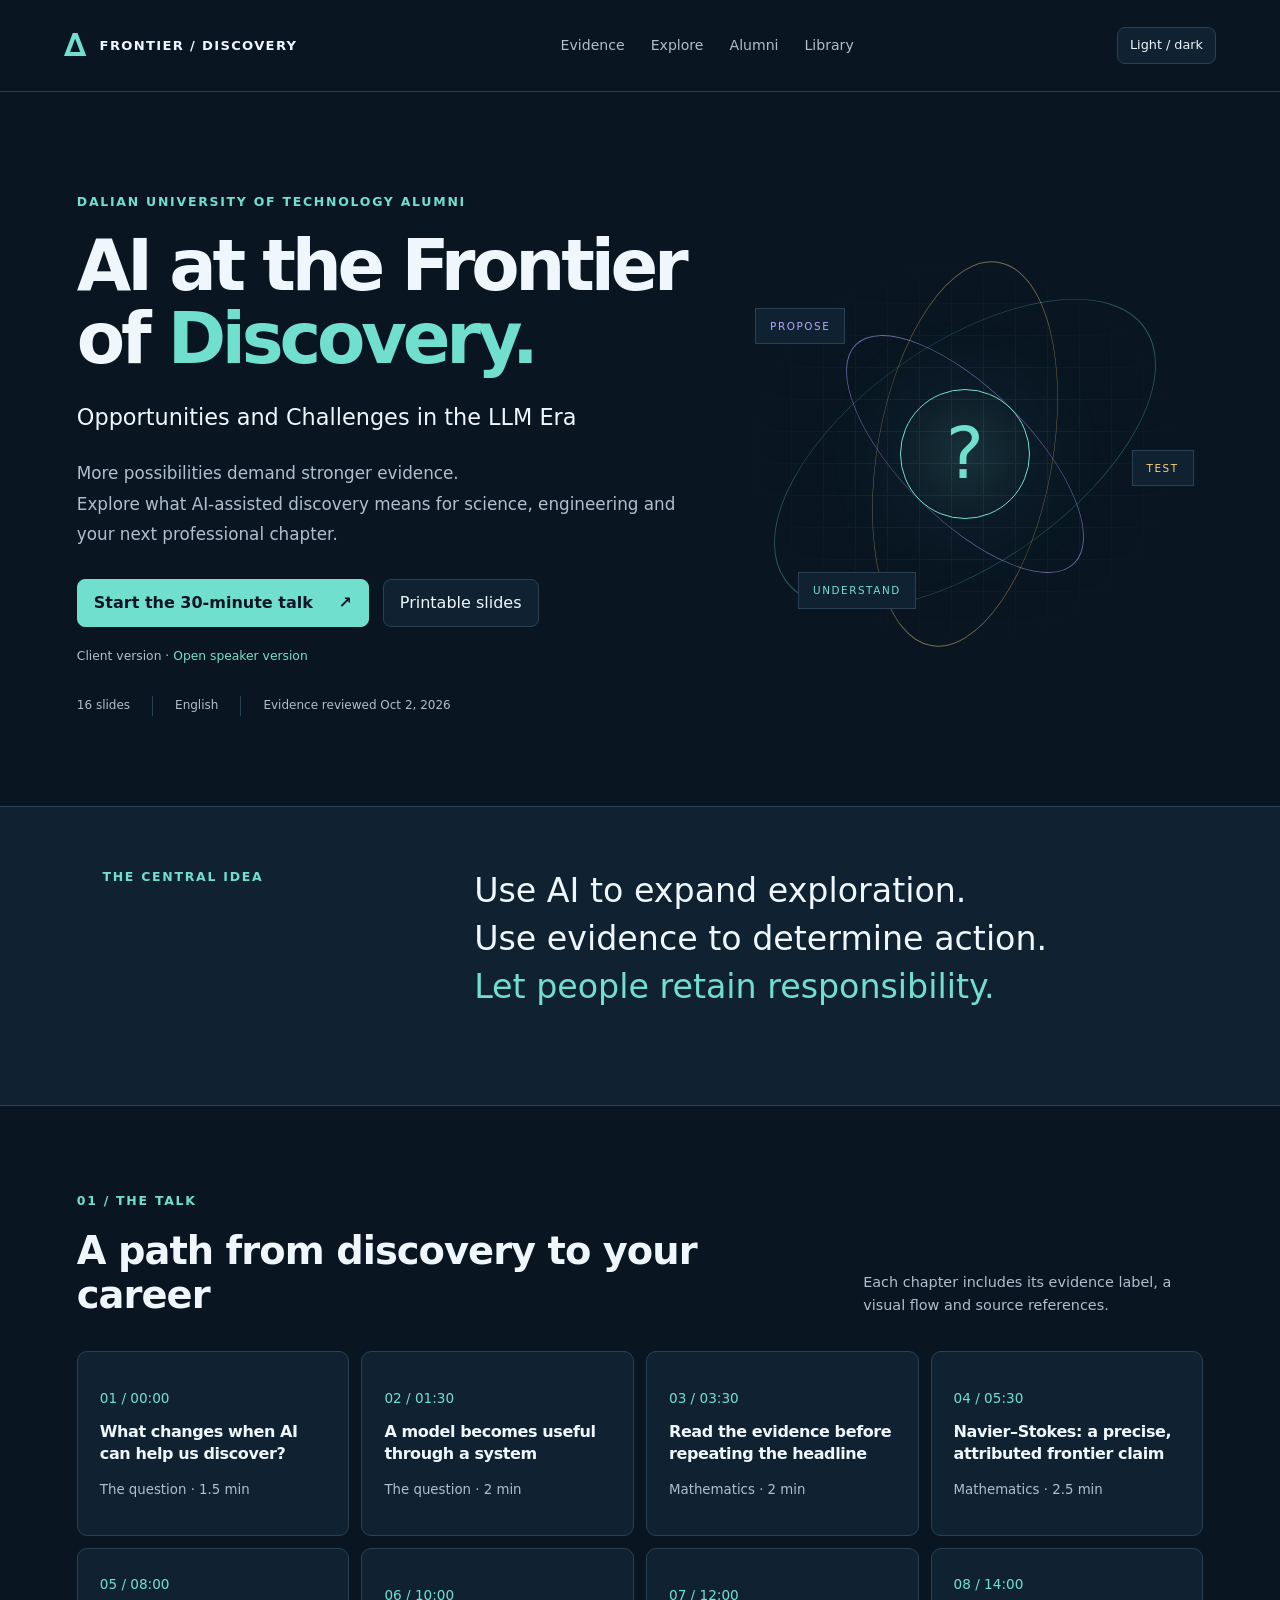
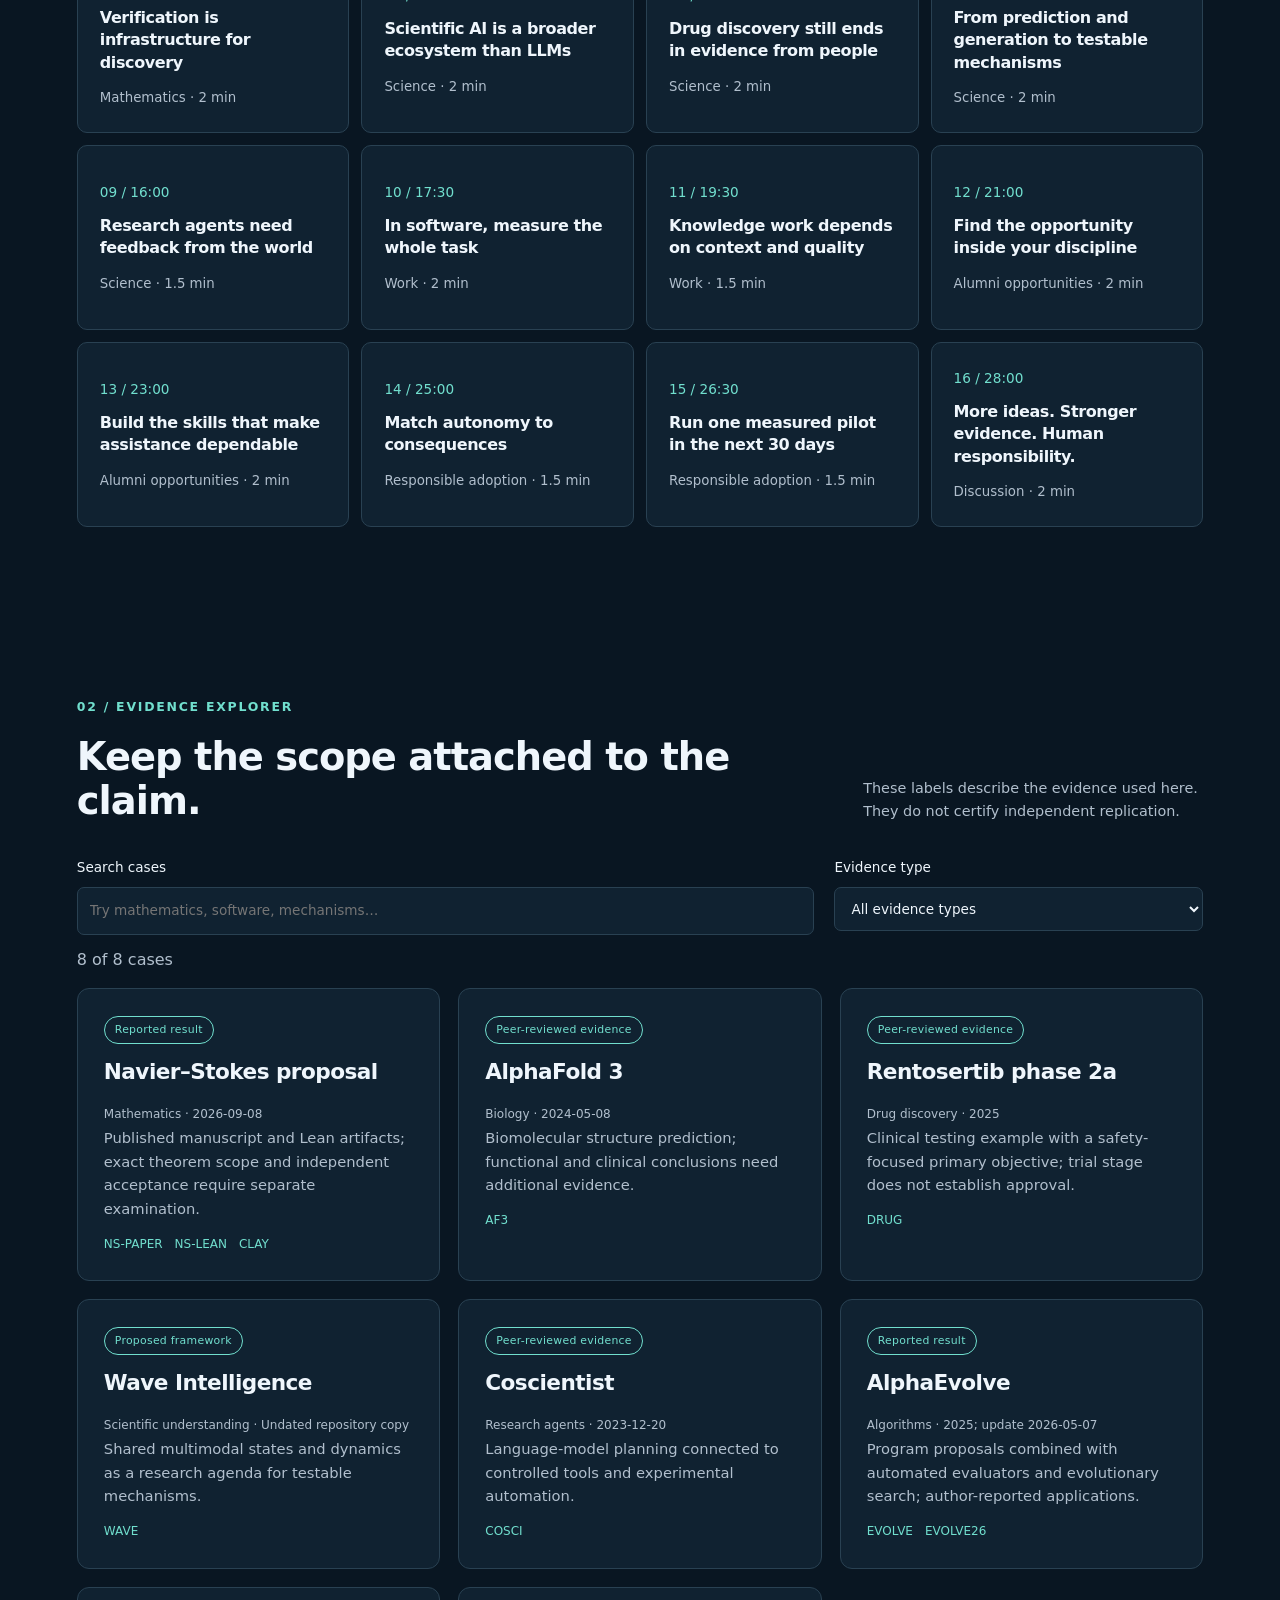
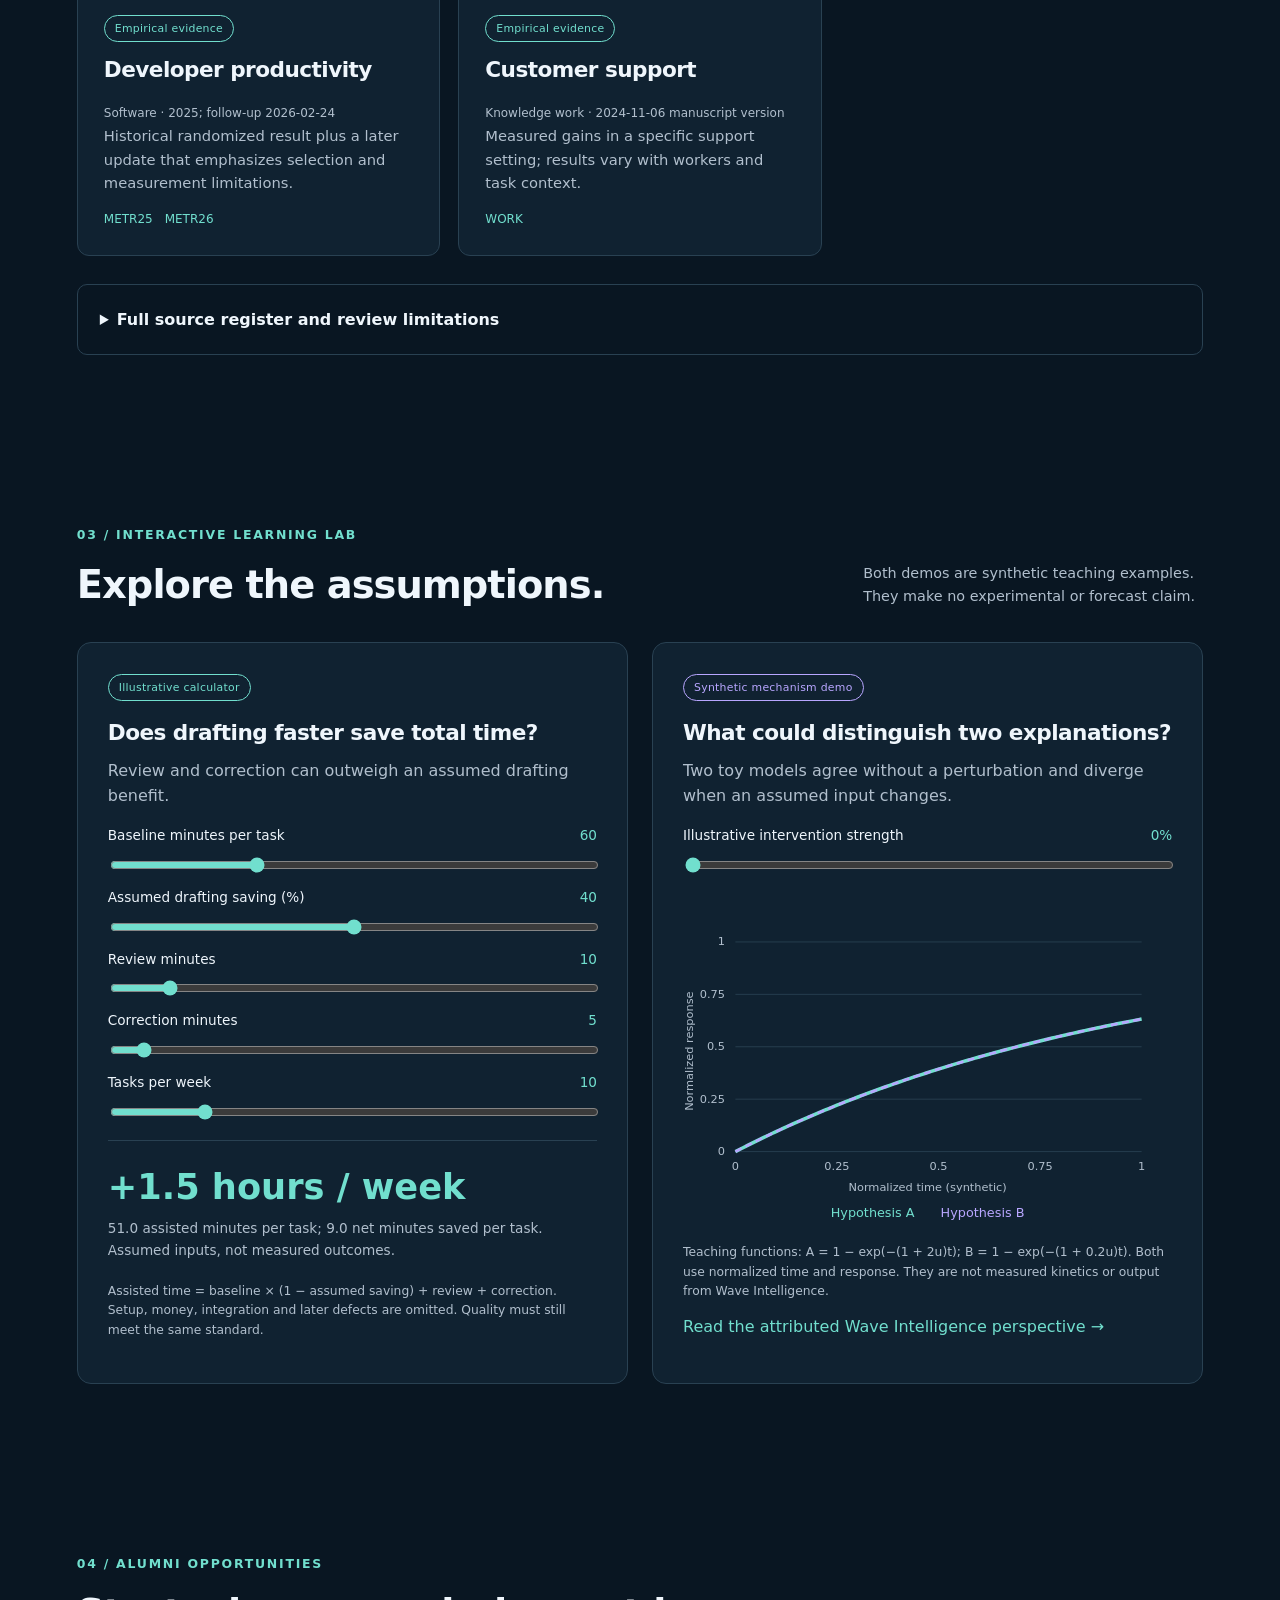
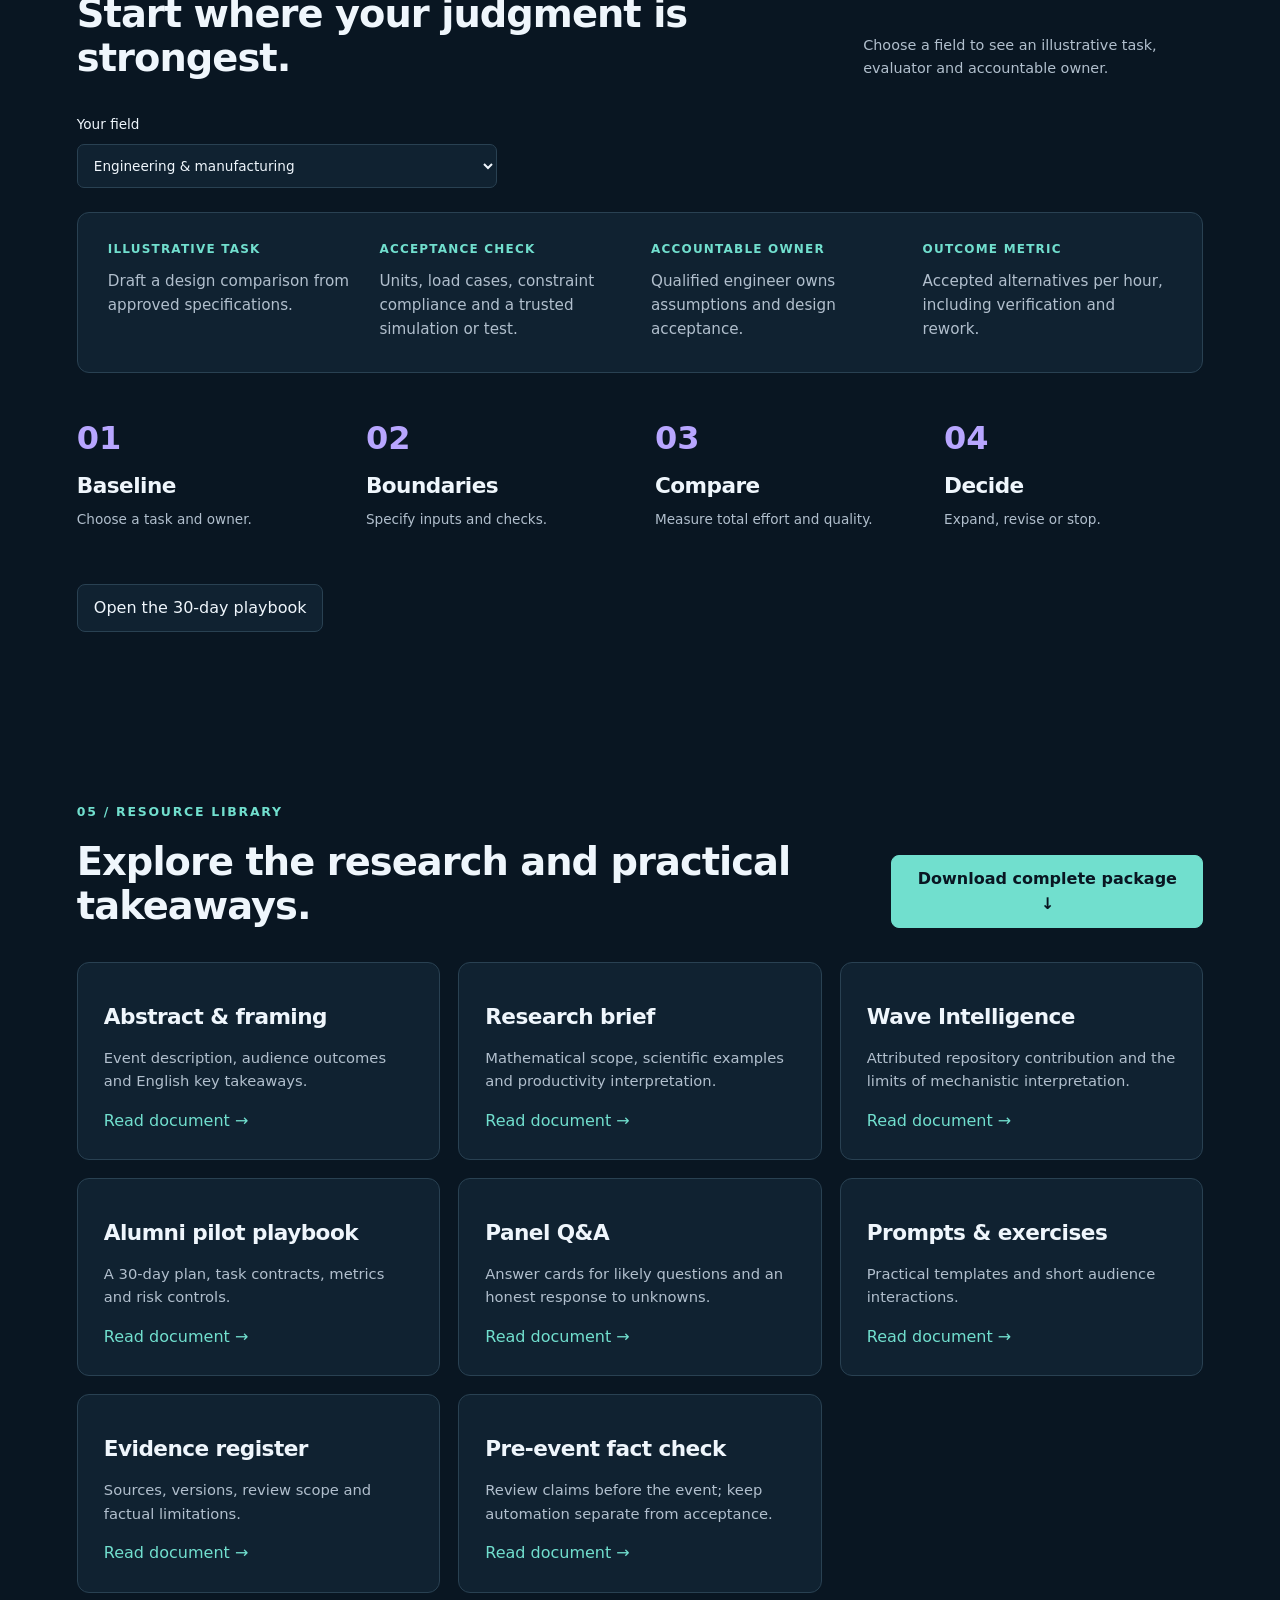
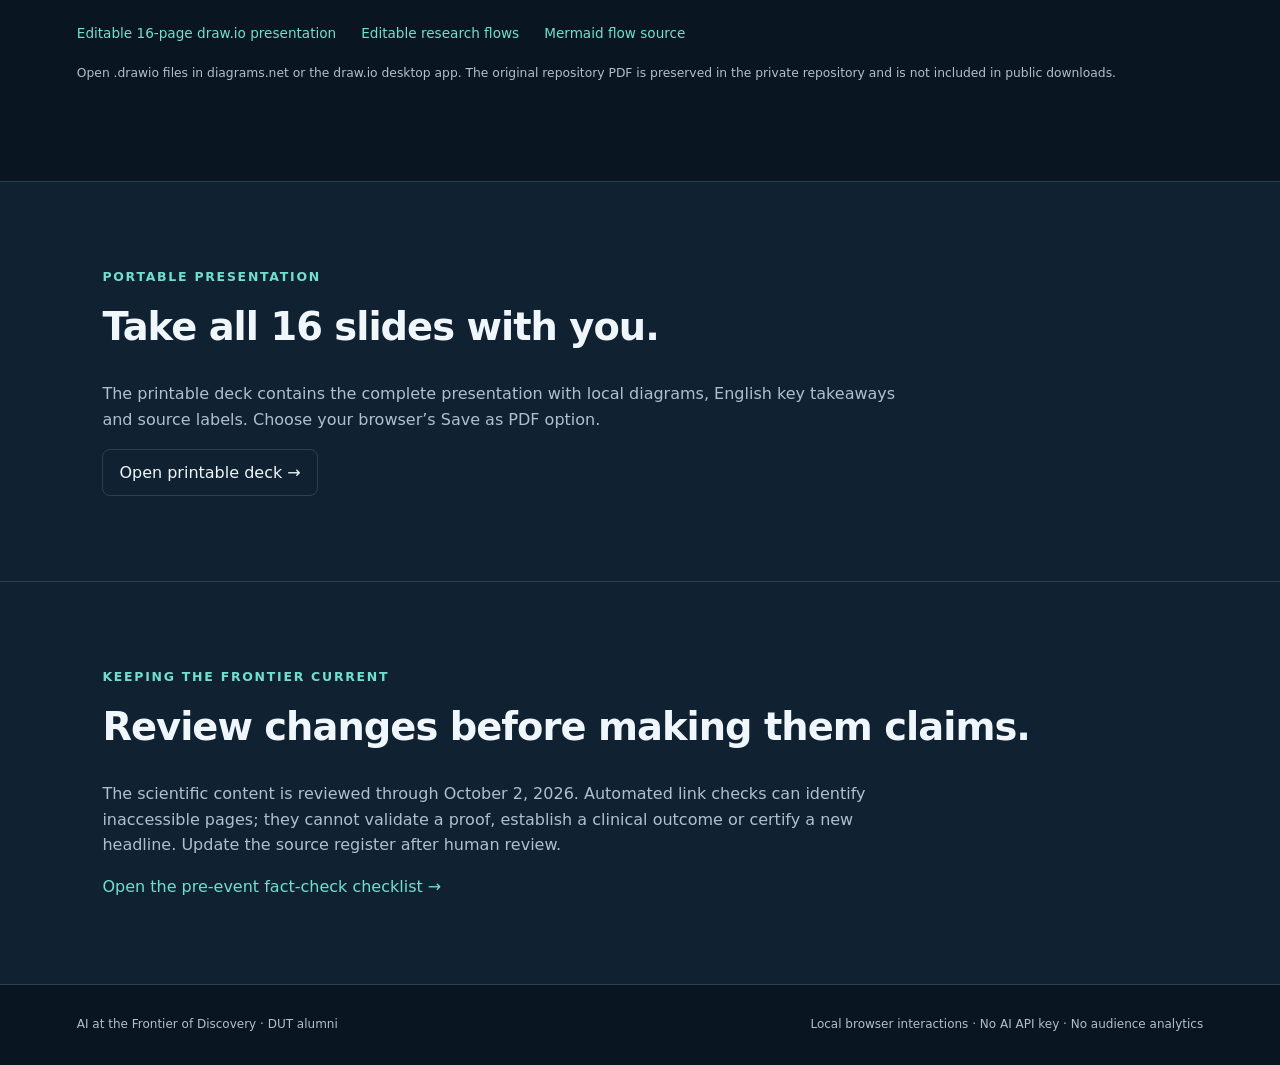
==== public/client.html @ 8718c0b5 "Publish separate speaker and client presentation versions" ====
<!doctype html>
<html lang="en">
<head>
  <meta charset="utf-8">
  <meta name="viewport" content="width=device-width, initial-scale=1">
  <meta name="description" content="A 30-minute talk for Dalian University of Technology alumni: evidence, discovery and career opportunities in the LLM era.">
  <meta name="theme-color" content="#091622">
  <title>AI at the Frontier of Discovery · Client version</title>
  <link rel="stylesheet" href="assets/style.css">
  <script defer src="assets/client-content.js"></script>
  <script defer src="assets/app.js"></script>
</head>
<body data-presentation-version="client">
  <a class="skip" href="#main">Skip to content</a>
  <header class="topbar"><a class="brand" href="#home"><span class="brand-mark">∆</span> FRONTIER / DISCOVERY</a><nav aria-label="Main"><a href="#evidence">Evidence</a><a href="#lab">Explore</a><a href="#alumni">Alumni</a><a href="#library">Library</a></nav><button id="theme" aria-label="Toggle color theme">Light / dark</button></header>
  <main id="main">
    <section class="hero" id="home"><div class="hero-copy"><p class="eyebrow">Dalian University of Technology alumni</p><h1>AI at the Frontier<br>of <span>Discovery.</span></h1><p class="subtitle">Opportunities and Challenges in the LLM Era</p><p class="hero-body">More possibilities demand stronger evidence.<br>Explore what AI-assisted discovery means for science, engineering and your next professional chapter.</p><div class="actions"><button class="primary" id="present">Start the 30-minute talk <span>↗</span></button><a class="button" href="print.html">Printable slides</a></div><p class="fineprint">Client version · <a href="index.html#slide-1">Open speaker version</a></p><div class="metadata"><span>16 slides</span><span>English</span><span>Evidence reviewed <time datetime="2026-10-02">Oct 2, 2026</time></span></div></div><div class="hero-art" aria-hidden="true"><div class="orbit orbit-a"></div><div class="orbit orbit-b"></div><div class="orbit orbit-c"></div><div class="art-core">?</div><span class="art-tag tag-a">PROPOSE</span><span class="art-tag tag-b">TEST</span><span class="art-tag tag-c">UNDERSTAND</span><div class="art-grid"></div></div></section>
    <section class="thesis"><p class="eyebrow">The central idea</p><p>Use AI to expand exploration.<br>Use evidence to determine action.<br><span>Let people retain responsibility.</span></p></section>
    <section id="talk" class="section"><div class="section-head"><div><p class="eyebrow">01 / The talk</p><h2>A path from discovery to your career</h2></div><p>Each chapter includes its evidence label, a visual flow and source references.</p></div><div id="chapter-list" class="chapter-grid"></div></section>
    <section id="evidence" class="section"><div class="section-head"><div><p class="eyebrow">02 / Evidence explorer</p><h2>Keep the scope attached to the claim.</h2></div><p>These labels describe the evidence used here. They do not certify independent replication.</p></div><div class="filters"><label>Search cases<input id="evidence-search" type="search" placeholder="Try mathematics, software, mechanisms…"></label><label>Evidence type<select id="evidence-filter"><option value="all">All evidence types</option><option>Reported result</option><option>Peer-reviewed evidence</option><option>Proposed framework</option><option>Empirical evidence</option></select></label></div><p id="evidence-count" role="status"></p><div id="evidence-cards" class="card-grid"></div><details class="source-panel"><summary>Full source register and review limitations</summary><div id="source-register"></div><a href="read/08-evidence-register.html">Read the complete evidence register</a></details></section>
    <section id="lab" class="section"><div class="section-head"><div><p class="eyebrow">03 / Interactive learning lab</p><h2>Explore the assumptions.</h2></div><p>Both demos are synthetic teaching examples. They make no experimental or forecast claim.</p></div><div class="lab-grid"><article class="panel"><span class="badge">Illustrative calculator</span><h3>Does drafting faster save total time?</h3><p>Review and correction can outweigh an assumed drafting benefit.</p><form id="calculator"><label>Baseline minutes per task <output id="base-out">60</output><input id="base" type="range" min="10" max="180" value="60" step="5"></label><label>Assumed drafting saving (%) <output id="saving-out">40</output><input id="saving" type="range" min="0" max="80" value="40" step="5"></label><label>Review minutes <output id="review-out">10</output><input id="review" type="range" min="0" max="90" value="10" step="5"></label><label>Correction minutes <output id="correction-out">5</output><input id="correction" type="range" min="0" max="90" value="5" step="5"></label><label>Tasks per week <output id="volume-out">10</output><input id="volume" type="range" min="1" max="50" value="10"></label></form><div class="result" aria-live="polite"><strong id="net-hours"></strong><span id="net-detail"></span></div><p class="fineprint">Assisted time = baseline × (1 − assumed saving) + review + correction. Setup, money, integration and later defects are omitted. Quality must still meet the same standard.</p></article><article class="panel"><span class="badge purple">Synthetic mechanism demo</span><h3>What could distinguish two explanations?</h3><p>Two toy models agree without a perturbation and diverge when an assumed input changes.</p><label>Illustrative intervention strength <output id="intervention-out">0%</output><input id="intervention" type="range" min="0" max="100" value="0" step="10"></label><svg id="mechanism-chart" viewBox="0 0 560 330" role="img" aria-labelledby="chart-title chart-desc"><title id="chart-title">Two synthetic response curves</title><desc id="chart-desc">With no intervention, the selected analytic curves coincide. Increasing the synthetic intervention changes one response rate more than the other.</desc><g id="chart-drawing"></g></svg><p class="legend"><span class="legend-a">Hypothesis A</span><span class="legend-b">Hypothesis B</span></p><p class="fineprint">Teaching functions: A = 1 − exp(−(1 + 2u)t); B = 1 − exp(−(1 + 0.2u)t). Both use normalized time and response. They are not measured kinetics or output from Wave Intelligence.</p><a href="read/03-wave-intelligence.html">Read the attributed Wave Intelligence perspective →</a></article></div></section>
    <section id="alumni" class="section"><div class="section-head"><div><p class="eyebrow">04 / Alumni opportunities</p><h2>Start where your judgment is strongest.</h2></div><p>Choose a field to see an illustrative task, evaluator and accountable owner.</p></div><label class="career-label">Your field<select id="career-select"></select></label><div id="career-card" class="career-card" aria-live="polite"></div><div class="pilot-strip"><div><b>01</b><h3>Baseline</h3><p>Choose a task and owner.</p></div><div><b>02</b><h3>Boundaries</h3><p>Specify inputs and checks.</p></div><div><b>03</b><h3>Compare</h3><p>Measure total effort and quality.</p></div><div><b>04</b><h3>Decide</h3><p>Expand, revise or stop.</p></div></div><a class="button" href="read/04-alumni-playbook.html">Open the 30-day playbook</a></section>
    <section id="library" class="section"><div class="section-head"><div><p class="eyebrow">05 / Resource library</p><h2>Explore the research and practical takeaways.</h2></div><a class="button primary" href="downloads/talk-package.zip" download>Download complete package ↓</a></div><div id="document-list" class="card-grid"></div><div class="download-row"><a href="downloads/diagrams/presentation.drawio" download>Editable 16-page draw.io presentation</a><a href="downloads/diagrams/research-flows.drawio" download>Editable research flows</a><a href="downloads/diagrams/flows.md" download>Mermaid flow source</a></div><p class="fineprint">Open .drawio files in diagrams.net or the draw.io desktop app. The original repository PDF is preserved in the private repository and is not included in public downloads.</p></section>
    <section class="section compact"><p class="eyebrow">Portable presentation</p><h2>Take all 16 slides with you.</h2><p>The printable deck contains the complete presentation with local diagrams, English key takeaways and source labels. Choose your browser’s Save as PDF option.</p><a class="button" href="print.html">Open printable deck →</a></section>
    <section id="updates" class="section compact"><p class="eyebrow">Keeping the frontier current</p><h2>Review changes before making them claims.</h2><p>The scientific content is reviewed through October 2, 2026. Automated link checks can identify inaccessible pages; they cannot validate a proof, establish a clinical outcome or certify a new headline. Update the source register after human review.</p><a href="read/09-fact-check-checklist.html">Open the pre-event fact-check checklist →</a></section>
  </main>
  <footer><span>AI at the Frontier of Discovery · DUT alumni</span><span>Local browser interactions · No AI API key · No audience analytics</span></footer>
  <dialog id="deck" aria-labelledby="slide-title"><div class="deck-shell"><div class="deck-top"><span id="slide-section"></span><div class="deck-tools"><button id="fullscreen">Fullscreen</button><button id="close-deck" aria-label="Close presentation">Close ×</button></div></div><div class="deck-content"><article id="slide" class="slide"><p id="slide-status" class="badge"></p><h2 id="slide-title"></h2><p id="slide-takeaway" class="slide-takeaway"></p><ul id="slide-points"></ul><img id="slide-flow" alt=""><p id="slide-caption" class="fineprint"></p><div id="slide-sources" class="slide-sources"></div></article></div><div class="deck-bottom"><button id="prev-slide" aria-label="Previous slide">← Previous</button><label class="slide-picker">Slide<select id="slide-select" aria-label="Choose slide"></select></label><div class="rehearsal"><span id="talk-time" role="timer">00:00 / 30:00</span><span id="pace">Ready to rehearse</span><button id="timer-toggle">Start timer</button><button id="timer-reset">Reset</button></div><button id="next-slide" aria-label="Next slide">Next →</button></div><div class="progress-track"><div id="slide-progress"></div></div><p class="keyboard-help">← → slides · Esc close · Timer starts only when you choose Start timer</p></div></dialog>
  <noscript><p class="noscript">Enable JavaScript for presentation and interactive tools. <a href="print.html">Open the complete printable presentation.</a></p></noscript>
</body>
</html>
---- public/assets/style.css ----
:root{color-scheme:dark;--bg:#091622;--surface:#102231;--surface2:#152b3d;--text:#eff6fc;--muted:#b1bfcd;--line:#294152;--accent:#71dfce;--purple:#b8a6ff;--gold:#ffce79;--shadow:0 20px 55px #0003}
*{box-sizing:border-box}html{scroll-behavior:smooth;scroll-padding-top:100px}body{margin:0;background:var(--bg);color:var(--text);font-family:Inter,ui-sans-serif,system-ui,-apple-system,"Segoe UI",Arial,sans-serif;line-height:1.6}body.light{color-scheme:light;--bg:#f3f6f8;--surface:#fff;--surface2:#e6eef3;--text:#102333;--muted:#485e6c;--line:#cad6df;--accent:#087d70;--purple:#6850ae;--gold:#8c5b0d;--shadow:0 20px 55px #1023330b}a{color:var(--accent);text-decoration:none}a:hover{text-decoration:underline}button,input,select{font:inherit}button,.button{border:1px solid var(--line);border-radius:8px;padding:10px 16px;background:var(--surface);color:var(--text);cursor:pointer;display:inline-block;text-align:center}button:hover,.button:hover{border-color:var(--accent);text-decoration:none}button:disabled{opacity:.4;cursor:default}.primary{background:var(--accent);color:var(--bg);border-color:var(--accent);font-weight:700}.primary:hover{filter:brightness(1.08)}:focus-visible{outline:3px solid var(--gold);outline-offset:4px}h1,h2,h3,p{margin-top:0}h1,h2,h3{line-height:1.15;letter-spacing:-.025em}h2{font-size:clamp(1.9rem,3vw,2.8rem)}h3{font-size:1.35rem}p{color:var(--muted)}.eyebrow{text-transform:uppercase;letter-spacing:.14em;color:var(--accent);font-size:.78rem;font-weight:700;margin-bottom:18px}.skip{position:absolute;top:-100px;left:20px;z-index:1000;background:var(--accent);color:var(--bg);padding:12px}.skip:focus{top:12px}.topbar{display:flex;align-items:center;justify-content:space-between;gap:24px;padding:20px max(5vw,24px);border-bottom:1px solid var(--line);position:sticky;top:0;z-index:10;background:var(--bg)}.brand{display:flex;align-items:center;gap:12px;color:var(--text);font-size:.82rem;letter-spacing:.1em;font-weight:700}.brand-mark{color:var(--accent);font-size:2rem}.topbar nav{display:flex;gap:26px}.topbar nav a{color:var(--muted);font-size:.88rem}.topbar button{font-size:.8rem;padding:7px 12px}.hero{padding:100px 6vw 90px;max-width:1500px;margin:auto;display:grid;grid-template-columns:1.3fr 1fr;align-items:center;gap:30px;min-height:680px}.hero h1{font-size:clamp(3rem,5.5vw,5.6rem);line-height:1.03;margin-bottom:25px;letter-spacing:-.06em}.hero h1 span{color:var(--accent)}.subtitle{font-size:1.4rem;color:var(--text)}.hero-body{font-size:1.05rem;max-width:600px;line-height:1.8}.actions{display:flex;gap:14px;flex-wrap:wrap;margin-top:30px}.actions span{margin-left:20px}.metadata{display:flex;gap:22px;font-size:.75rem;color:var(--muted);margin-top:30px;flex-wrap:wrap}.metadata span+span{border-left:1px solid var(--line);padding-left:22px}.hero-art{height:430px;position:relative;display:flex;align-items:center;justify-content:center;isolation:isolate}.art-core{display:grid;place-items:center;border:1px solid var(--accent);border-radius:50%;width:130px;height:130px;font-size:4.5rem;color:var(--accent);background:radial-gradient(circle,#71dfce22,transparent);box-shadow:0 0 100px #71dfce15}.orbit{position:absolute;width:310px;height:310px;border:1px solid #71dfce55;border-radius:50%;transform:rotate(-25deg) scaleY(.5)}.orbit-a{transform:rotate(45deg) scaleY(.42);border-color:#b8a6ff99}.orbit-b{transform:rotate(-35deg) scaleY(.5);width:440px;height:440px}.orbit-c{transform:rotate(100deg) scaleY(.45);border-color:#ffce7977;width:390px;height:390px}.art-tag{position:absolute;font-size:.65rem;letter-spacing:.15em;background:var(--surface);border:1px solid var(--line);padding:9px 14px}.tag-a{left:6%;top:16%;color:var(--purple)}.tag-b{right:2%;top:49%;color:var(--gold)}.tag-c{left:15%;bottom:14%;color:var(--accent)}.art-grid{position:absolute;inset:0;z-index:-1;background-image:linear-gradient(var(--line) 1px,transparent 1px),linear-gradient(90deg,var(--line) 1px,transparent 1px);background-size:32px 32px;mask-image:radial-gradient(ellipse,#0007,transparent 65%)}.thesis{border-block:1px solid var(--line);padding:60px 8vw;background:var(--surface);display:grid;grid-template-columns:1fr 2fr;gap:20px}.thesis>p:nth-child(2){font-size:clamp(1.6rem,2.6vw,2.3rem);color:var(--text);line-height:1.45}.thesis span{color:var(--accent)}.takeaway{grid-column:2;color:var(--purple);font-size:1rem}.section{padding:85px 6vw;max-width:1500px;margin:auto;scroll-margin-top:30px}.section-head{display:flex;justify-content:space-between;align-items:end;gap:36px;margin-bottom:34px}.section-head h2{max-width:780px;margin-bottom:0}.section-head>p{max-width:340px;font-size:.9rem;margin:0}.chapter-grid{display:grid;grid-template-columns:repeat(4,1fr);gap:12px}.chapter{display:block;background:var(--surface);border:1px solid var(--line);border-radius:10px;padding:22px;text-align:left;width:100%;min-height:185px}.chapter .number{color:var(--accent);font-size:.85rem}.chapter h3{font-size:1rem;margin:10px 0;line-height:1.4}.chapter small{color:var(--muted)}.filters{display:grid;grid-template-columns:2fr 1fr;gap:20px;margin-bottom:12px}label{display:block;color:var(--text);font-size:.85rem}input[type=search],select{display:block;width:100%;margin-top:8px;padding:12px;border:1px solid var(--line);border-radius:7px;background:var(--surface);color:var(--text)}.card-grid{display:grid;grid-template-columns:repeat(3,1fr);gap:18px}.card{padding:26px;border:1px solid var(--line);border-radius:12px;background:var(--surface)}.card h3{margin:16px 0}.card p{font-size:.92rem}.card time{font-size:.75rem;color:var(--muted)}.badge{display:inline-block;font-size:.68rem;letter-spacing:.025em;border:1px solid var(--accent);color:var(--accent);border-radius:30px;padding:4px 10px;background:transparent}.badge.purple{color:var(--purple);border-color:var(--purple)}.source-links{display:flex;flex-wrap:wrap;gap:12px;font-size:.75rem}.source-panel{border:1px solid var(--line);border-radius:10px;padding:22px;margin-top:28px}.source-panel summary{cursor:pointer;font-weight:600}.source-entry{margin:24px 0;padding-bottom:12px;border-bottom:1px solid var(--line)}.source-entry p{font-size:.88rem}.source-entry small{color:var(--muted)}.lab-grid{display:grid;grid-template-columns:1fr 1fr;gap:24px}.panel{padding:30px;border:1px solid var(--line);border-radius:14px;background:var(--surface)}.panel h3{margin:20px 0 12px}.panel label{margin:14px 0}.panel output{float:right;color:var(--accent);font-variant-numeric:tabular-nums}input[type=range]{display:block;width:100%;margin-top:10px;accent-color:var(--accent);cursor:pointer}.result{border-top:1px solid var(--line);padding:25px 0 0;margin-top:20px}.result strong{display:block;font-size:2.2rem;color:var(--accent);line-height:1.2}.result.negative strong{color:var(--gold)}.result span{display:block;color:var(--muted);font-size:.85rem;margin-top:10px}.fineprint{font-size:.77rem;line-height:1.6;color:var(--muted);margin-top:20px}.legend{display:flex;justify-content:center;gap:26px;font-size:.8rem}.legend-a{color:var(--accent)}.legend-b{color:var(--purple)}#mechanism-chart{width:100%;height:auto;margin-top:20px}#mechanism-chart text{fill:var(--muted);font-family:inherit;font-size:13px}#mechanism-chart .axis{stroke:var(--line)}.career-label{max-width:420px;margin-bottom:24px}.career-card{display:grid;grid-template-columns:repeat(4,1fr);gap:22px;background:var(--surface);padding:30px;border:1px solid var(--line);border-radius:12px}.career-card h3{font-size:.75rem;color:var(--accent);text-transform:uppercase;letter-spacing:.1em}.career-card p{font-size:.95rem;margin:0}.pilot-strip{display:grid;grid-template-columns:repeat(4,1fr);gap:30px;margin:40px 0}.pilot-strip b{font-size:2rem;color:var(--purple)}.pilot-strip h3{margin:10px 0}.pilot-strip p{font-size:.85rem}.download-row{display:flex;flex-wrap:wrap;gap:25px;margin-top:30px;font-size:.85rem}.compact{border-top:1px solid var(--line);max-width:none;padding-inline:8vw;background:var(--surface)}.compact p{max-width:800px}footer{display:flex;justify-content:space-between;gap:25px;padding:30px 6vw;border-top:1px solid var(--line);font-size:.75rem;color:var(--muted)}.noscript{padding:30px}.reader nav{display:flex;gap:24px;align-items:center;flex-wrap:wrap;padding:24px 5vw;border-bottom:1px solid var(--line)}.reader main{max-width:1000px;margin:60px auto;padding:0 30px 60px}.reader h1{font-size:2.8rem}.reader h2{font-size:1.8rem;margin-top:50px}.reader h3{margin-top:35px}.reader p,.reader li{color:var(--muted)}.reader li{margin-block:8px}.reader pre{padding:20px;border:1px solid var(--line);background:var(--surface);overflow:auto;border-radius:10px;white-space:pre-wrap}.reader code{font-size:.88rem;color:var(--text);overflow-wrap:anywhere}.table-scroll{overflow:auto}table{border-collapse:collapse;width:100%;font-size:.85rem;margin-block:20px}th,td{border:1px solid var(--line);padding:13px;text-align:left;vertical-align:top}th{background:var(--surface2)}.mermaid-output{background:#fff;border-radius:8px;margin-top:15px;overflow:auto}.mermaid-output svg{max-width:100%;height:auto}.reader .render-mermaid{font-size:.8rem}dialog{max-width:none;max-height:none;inset:0;margin:0;width:100vw;height:100dvh;border:0;padding:0;background:var(--bg);color:var(--text)}dialog::backdrop{background:#000b}.deck-shell{display:flex;flex-direction:column;height:100%;padding:22px 4vw}.deck-top,.deck-bottom{display:flex;align-items:center;justify-content:space-between;gap:18px}.deck-top{font-size:.8rem;color:var(--accent)}.deck-tools{display:flex;gap:10px}.deck-tools button,.deck-bottom button{font-size:.8rem;padding:8px 12px}.deck-content{flex:1;min-height:0;display:flex;gap:30px;overflow:auto;align-items:start}.slide{width:100%;max-width:1450px;margin:auto;padding:24px 2vw 10px}.slide h2{font-size:clamp(2rem,4vw,4rem);max-width:1200px;line-height:1.1;margin:16px 0}.slide-takeaway{color:var(--purple);font-size:clamp(.95rem,1.4vw,1.4rem)}.slide ul{padding-left:24px;margin:18px 0;list-style-type:disc}.slide li{font-size:clamp(1.05rem,1.75vw,1.75rem);line-height:1.5;margin:8px 0}.slide img{display:block;width:100%;max-height:220px;object-fit:contain}.slide .fineprint{font-size:.72rem;margin:0 0 8px}.slide-sources{display:flex;gap:14px;font-size:.72rem;flex-wrap:wrap}.deck-content.has-notes .slide{width:65%;margin:0}.deck-content aside{width:35%;padding:22px;background:var(--surface);font-size:.86rem;border-radius:10px;margin-top:25px}.deck-content aside p{white-space:pre-line}.deck-content.has-notes .slide h2{font-size:2.5rem}.deck-content.has-notes .slide li{font-size:1.15rem}.deck-content.has-notes .slide img{max-height:160px}.deck-bottom{padding-top:14px;border-top:1px solid var(--line)}.slide-picker{min-width:110px;font-size:.7rem}.slide-picker select{padding:5px;margin-top:2px;max-width:180px;font-size:.8rem}.rehearsal{display:flex;align-items:center;gap:12px;font-size:.8rem;flex-wrap:wrap}.rehearsal #talk-time{font-variant-numeric:tabular-nums;color:var(--accent)}#pace{font-size:.7rem;color:var(--muted);max-width:180px}.progress-track{height:3px;background:var(--line);margin-top:14px}#slide-progress{height:3px;background:var(--accent);transition:width .2s}.keyboard-help{font-size:.65rem;text-align:center;margin:8px 0 0;color:var(--muted)}
@media(min-width:1500px){.hero{padding-inline:90px}.section{padding-inline:90px}}@media(max-width:1000px){.hero{grid-template-columns:1.5fr 1fr;padding-top:65px}.hero-art{transform:scale(.8)}.chapter-grid{grid-template-columns:repeat(2,1fr)}.card-grid{grid-template-columns:repeat(2,1fr)}.career-card{grid-template-columns:1fr 1fr}.rehearsal #pace{display:none}.topbar{gap:12px}.topbar nav{gap:15px}.deck-bottom{gap:8px}.deck-content.has-notes .slide h2{font-size:2rem}}@media(max-width:700px){.topbar{flex-wrap:wrap;padding:14px 20px}.topbar nav{order:3;width:100%;justify-content:space-between}.hero{grid-template-columns:1fr;padding:60px 24px 45px;min-height:auto}.hero-art{display:none}.hero h1{font-size:3.25rem}.metadata{gap:12px}.metadata span+span{padding-left:12px}.thesis{display:block;padding:40px 24px}.section{padding:55px 24px}.section-head{display:block}.section-head>p{margin-top:18px;max-width:none}.section-head>.button{margin-top:20px}.card-grid,.lab-grid,.filters{grid-template-columns:1fr}.chapter{padding:16px;min-height:170px}.panel{padding:22px}.career-card{padding:22px}.pilot-strip{grid-template-columns:1fr 1fr;gap:20px}.download-row{display:block}.download-row a{display:block;margin:18px 0}footer{display:block;padding:25px}footer span{display:block;margin:10px 0}.slide{padding:18px 0}.slide h2{font-size:2rem}.slide li{font-size:1.05rem}.slide img{min-height:115px}.deck-top{align-items:start}.deck-tools{flex-wrap:wrap;justify-content:end;gap:5px}.deck-tools button{font-size:.65rem}.deck-shell{padding:15px}.deck-content.has-notes{display:block}.deck-content.has-notes .slide,.deck-content aside{width:100%}.deck-bottom{flex-wrap:wrap}.rehearsal{order:4;width:100%;justify-content:center}.slide-picker{flex:1;max-width:180px}.keyboard-help{font-size:.6rem}.reader main{padding-inline:20px;margin-top:35px}.reader h1{font-size:2rem}.reader nav{font-size:.85rem;gap:15px}}
.slide h2{font-size:clamp(2rem,3.5vw,3.35rem)}.slide li{font-size:clamp(1.05rem,1.6vw,1.5rem)}.slide img{max-height:170px}
@media(max-height:800px) and (min-width:701px){.slide{padding-top:15px}.slide h2{font-size:2.5rem;margin:12px 0}.slide li{font-size:1.2rem;margin:5px 0}.slide ul{margin:12px 0}.slide img{max-height:130px}.slide-takeaway{font-size:1rem}.deck-shell{padding-top:15px;padding-bottom:15px}}
@media(prefers-reduced-motion:reduce){html{scroll-behavior:auto}*{transition:none!important;animation:none!important}}
@media print{body{background:#fff;color:#111;--text:#111;--muted:#333;--accent:#14584f;--line:#aaa;--surface:#fff;--surface2:#eee}.topbar,.hero-art,button,.filters,footer,.actions,.keyboard-help,.render-mermaid,.reader nav{display:none!important}.section,.hero,.thesis{padding:20px}.card,.panel,.chapter{break-inside:avoid}.card-grid,.chapter-grid{display:block}.card,.chapter{margin-bottom:15px}.reader main{max-width:none;margin:0;padding:0}.reader h2{break-after:avoid}.reader a{color:#14584f}.table-scroll{overflow:visible}dialog[open]{position:static;display:block;height:auto}.deck-shell{display:block}.deck-top,.deck-bottom,.progress-track,#speaker-notes{display:none!important}.deck-content,.slide{display:block;width:100%!important;overflow:visible}.slide img{background:#091622}.slide h2{font-size:30pt}.slide li{font-size:17pt}body:has(dialog[open])>header,body:has(dialog[open])>main,body:has(dialog[open])>footer{display:none!important}}
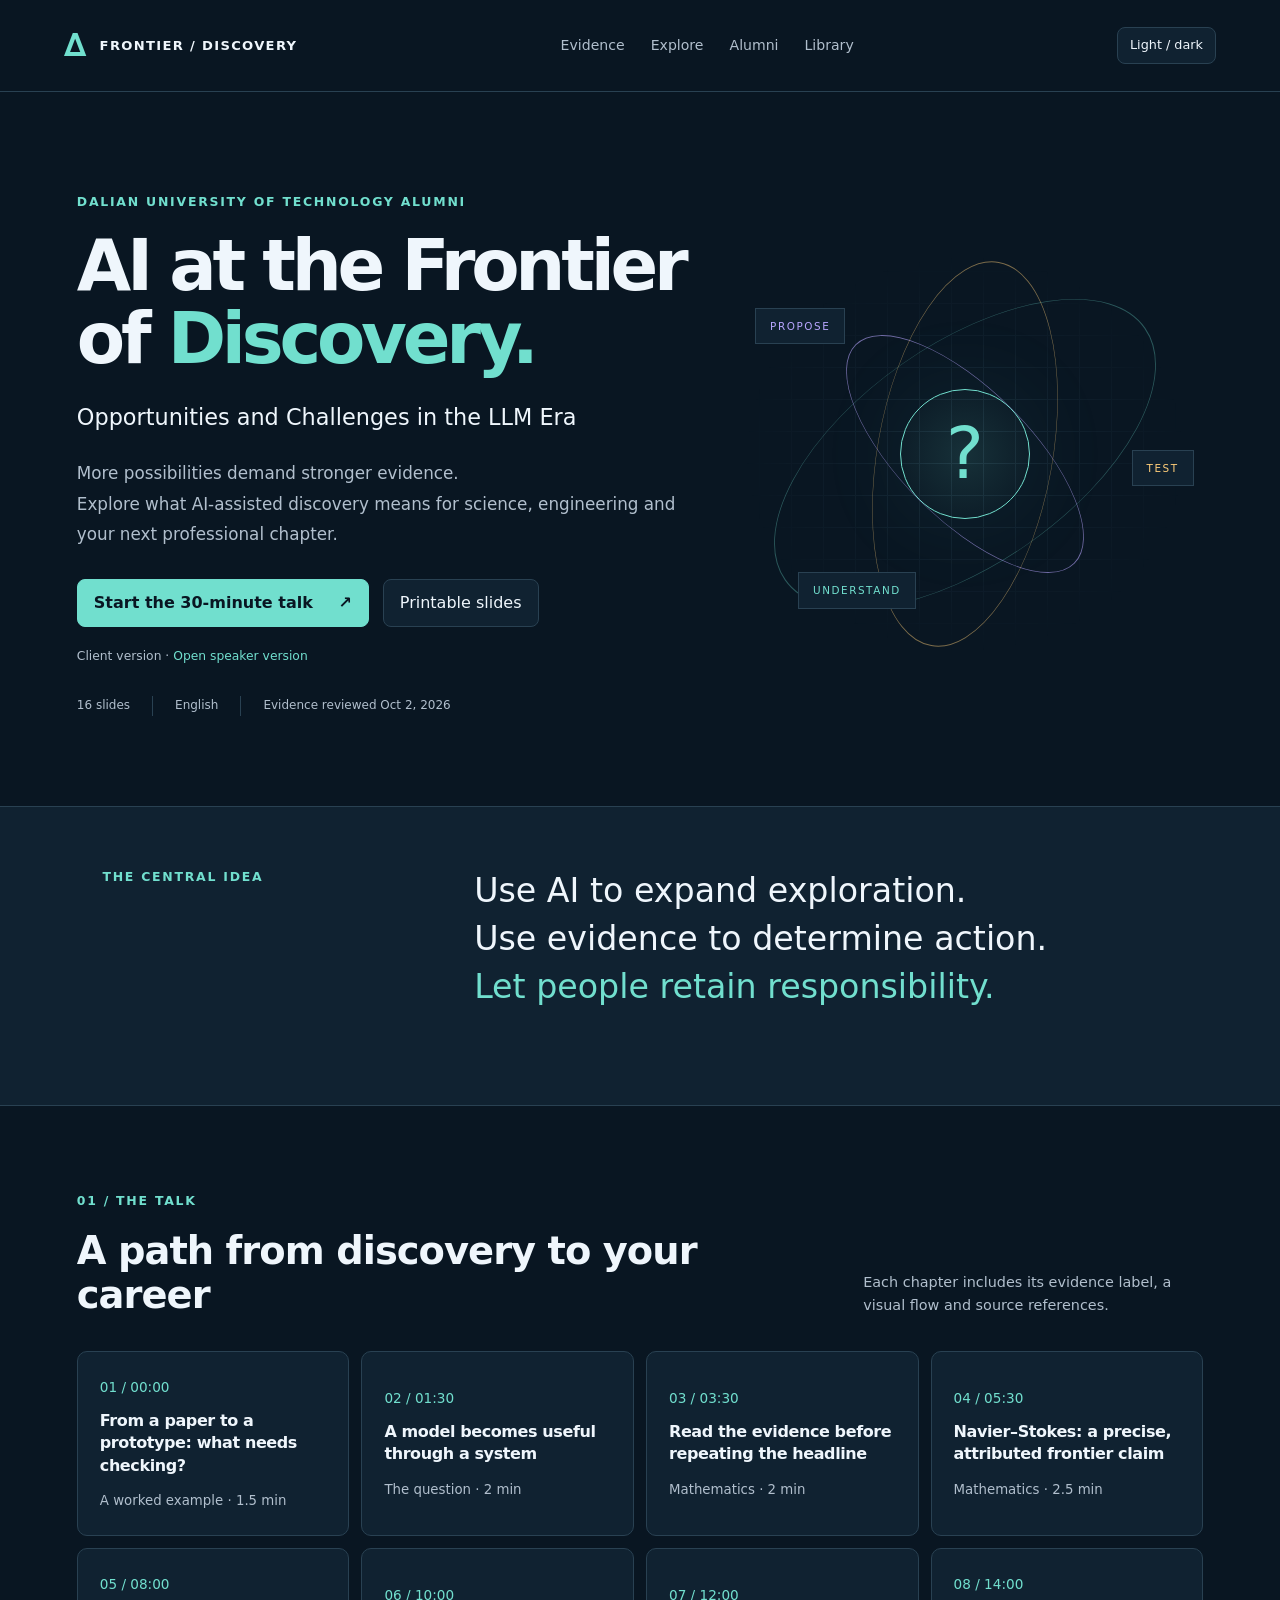
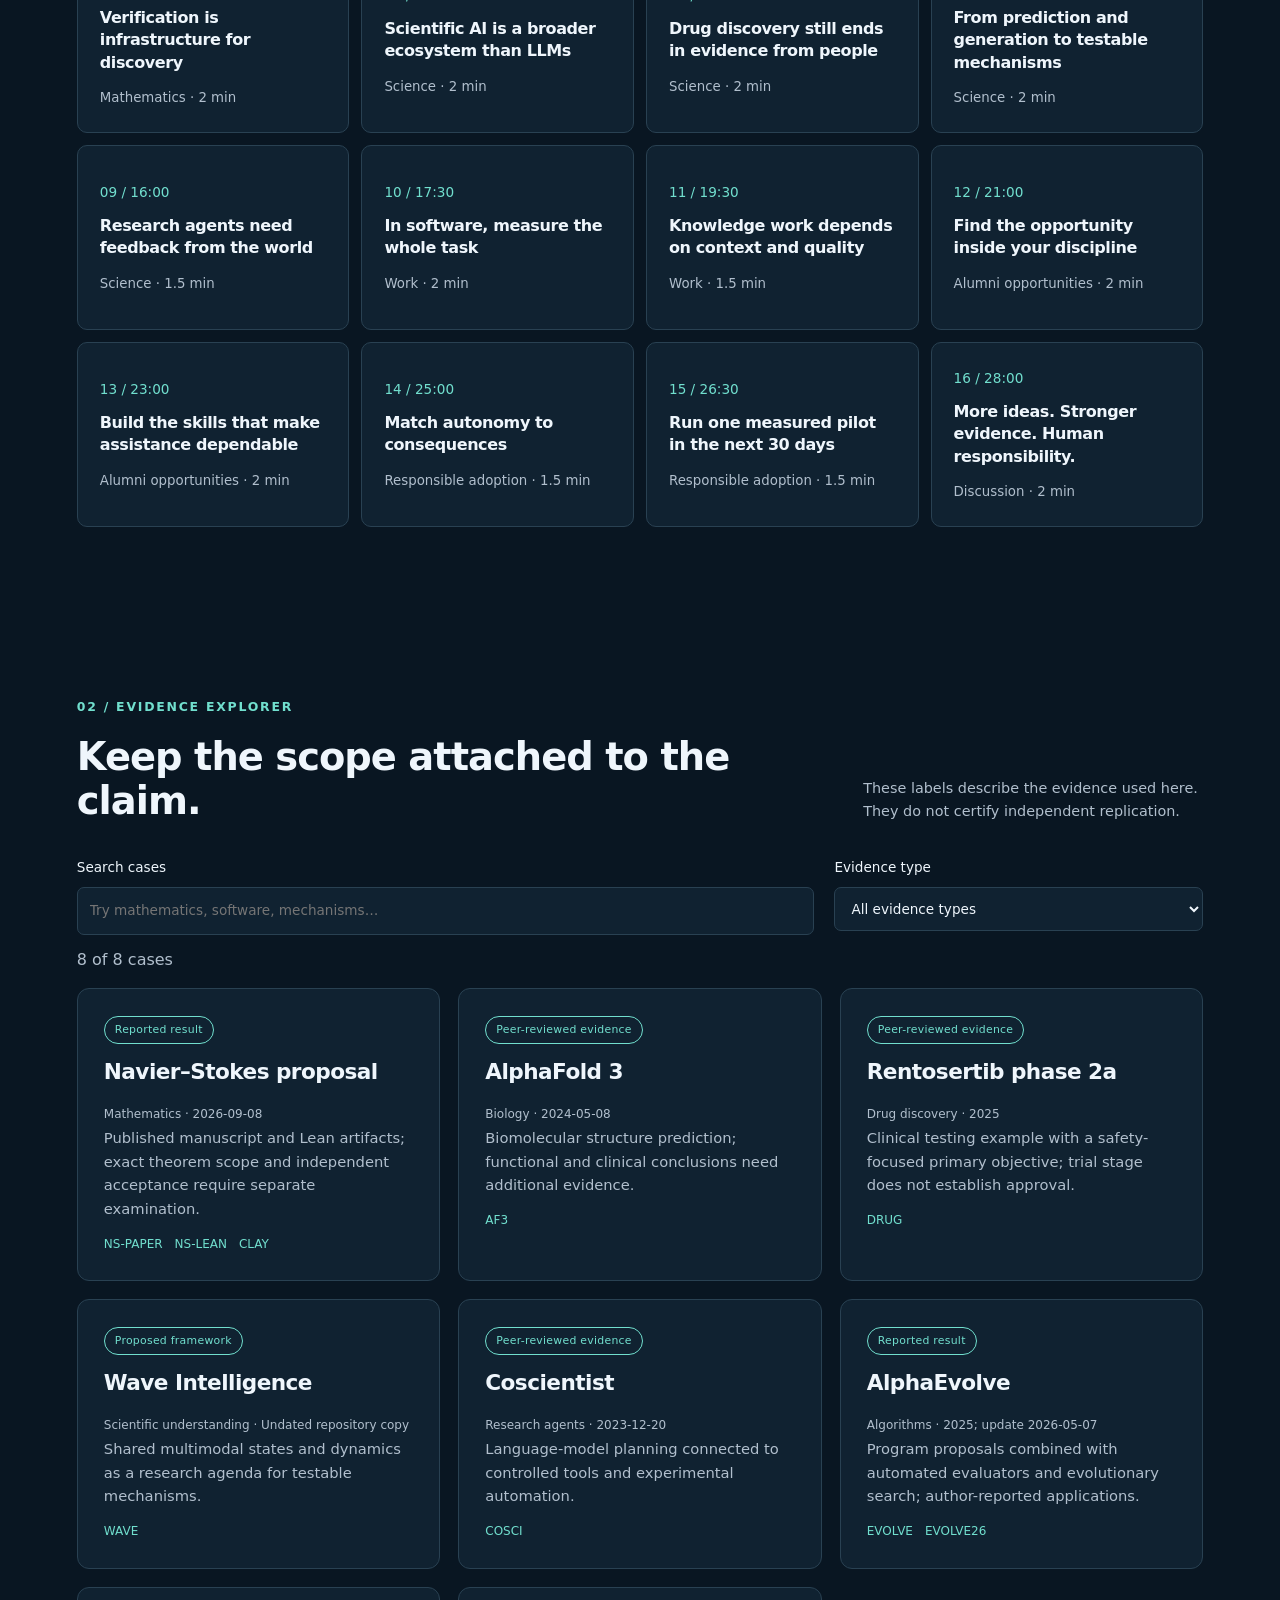
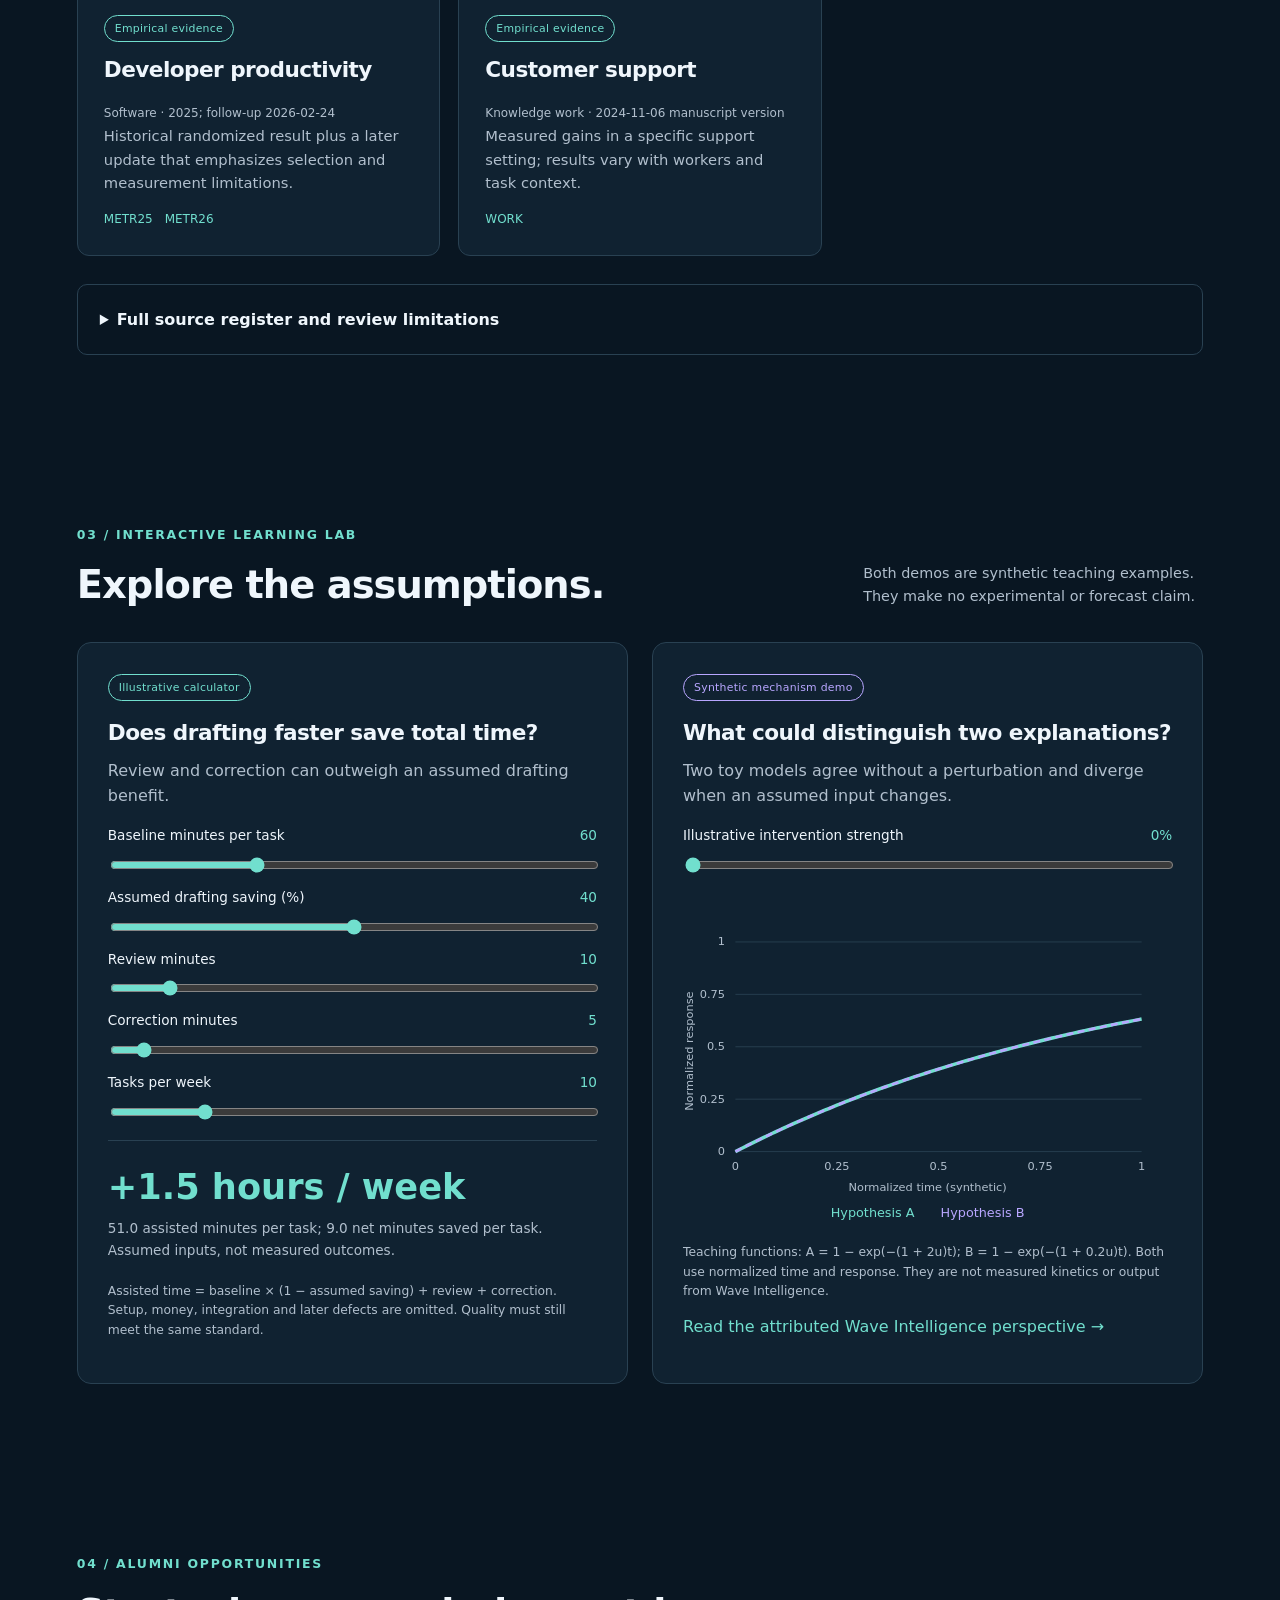
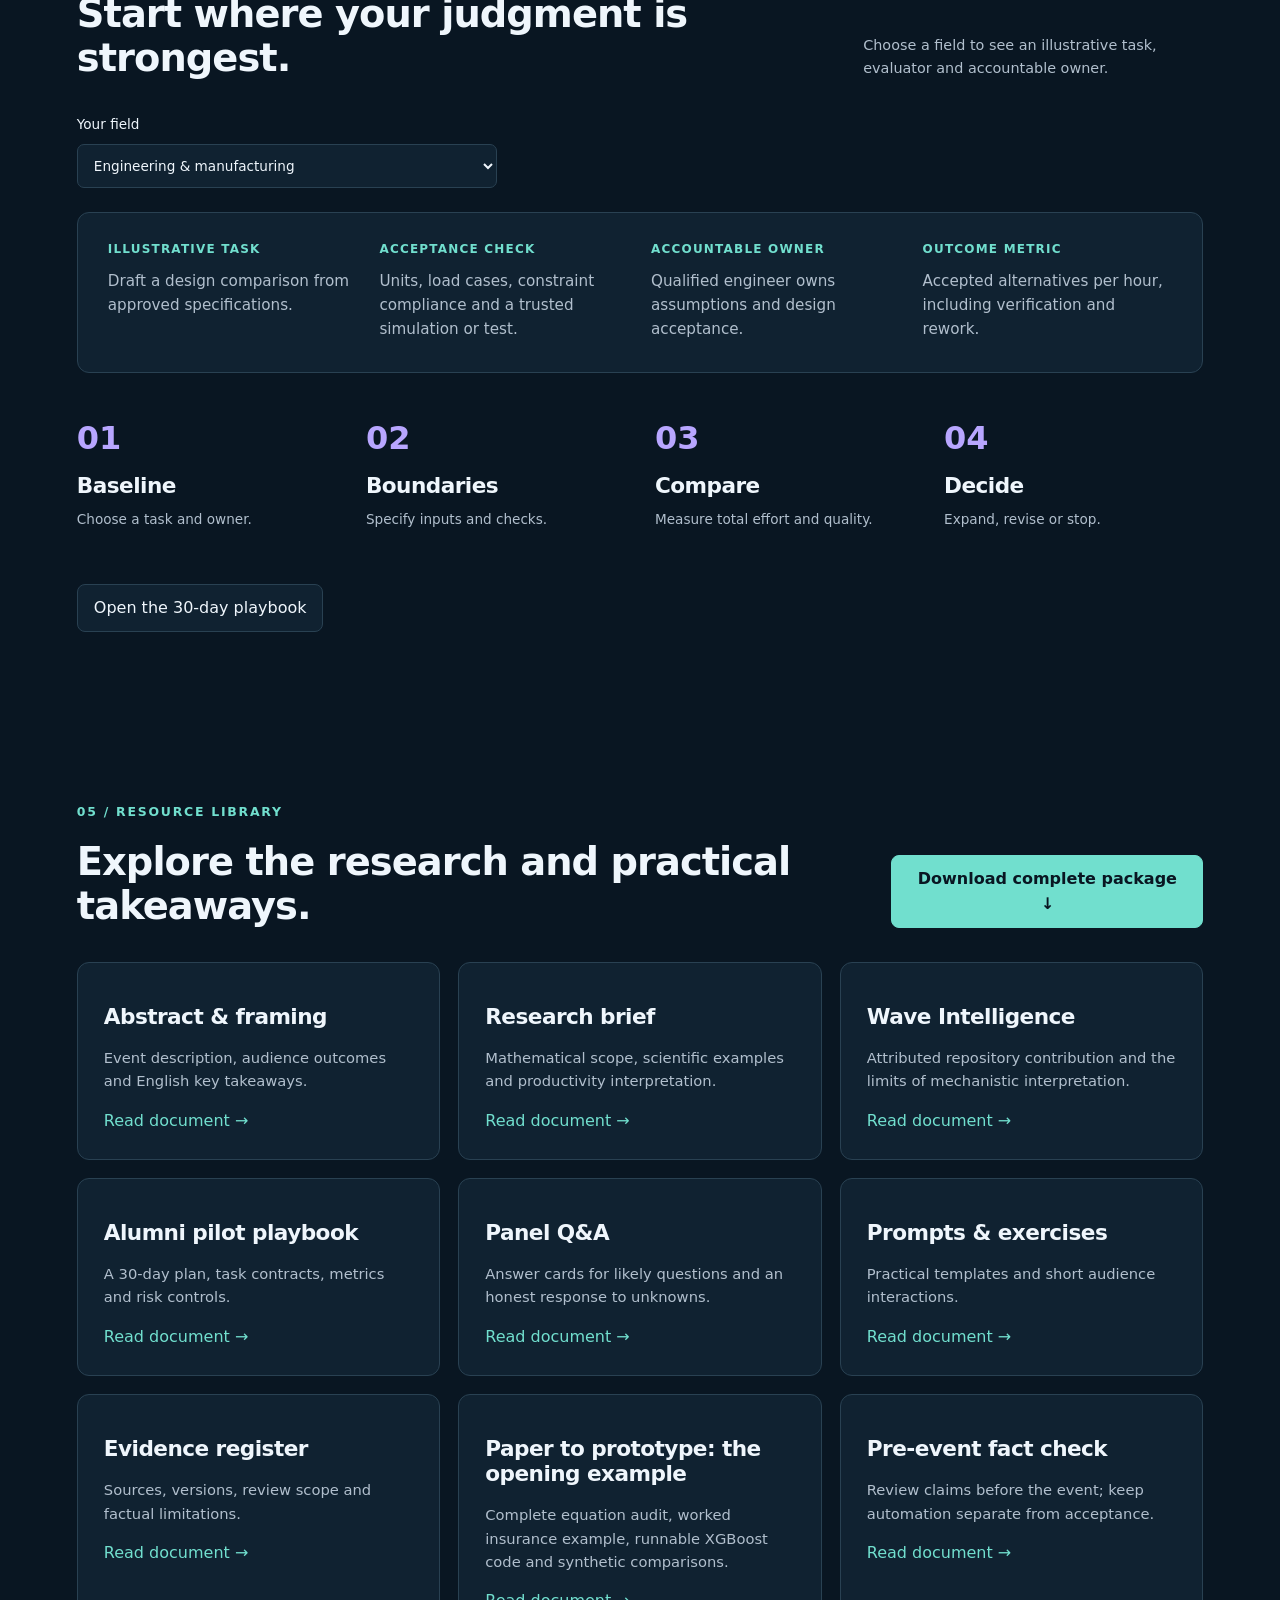
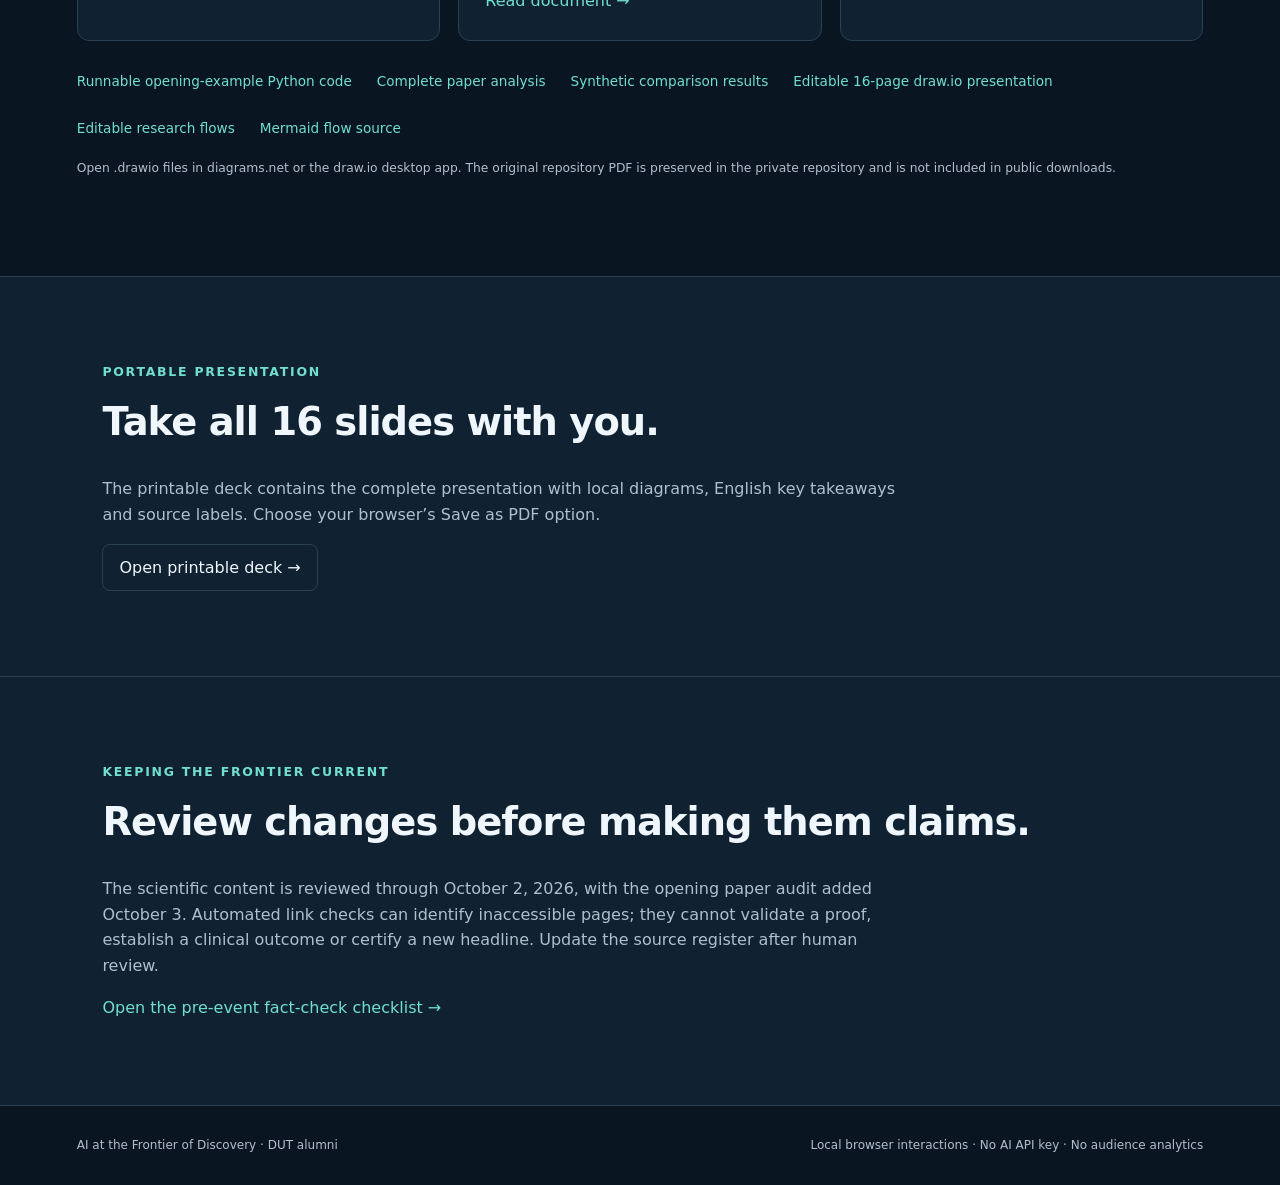
==== commit 4b8786b9: "Open talk with checked paper-to-prototype example and publish research companion" ====
--- a/public/client.html
+++ b/public/client.html
@@ -20,9 +20,9 @@
     <section id="evidence" class="section"><div class="section-head"><div><p class="eyebrow">02 / Evidence explorer</p><h2>Keep the scope attached to the claim.</h2></div><p>These labels describe the evidence used here. They do not certify independent replication.</p></div><div class="filters"><label>Search cases<input id="evidence-search" type="search" placeholder="Try mathematics, software, mechanisms…"></label><label>Evidence type<select id="evidence-filter"><option value="all">All evidence types</option><option>Reported result</option><option>Peer-reviewed evidence</option><option>Proposed framework</option><option>Empirical evidence</option></select></label></div><p id="evidence-count" role="status"></p><div id="evidence-cards" class="card-grid"></div><details class="source-panel"><summary>Full source register and review limitations</summary><div id="source-register"></div><a href="read/08-evidence-register.html">Read the complete evidence register</a></details></section>
     <section id="lab" class="section"><div class="section-head"><div><p class="eyebrow">03 / Interactive learning lab</p><h2>Explore the assumptions.</h2></div><p>Both demos are synthetic teaching examples. They make no experimental or forecast claim.</p></div><div class="lab-grid"><article class="panel"><span class="badge">Illustrative calculator</span><h3>Does drafting faster save total time?</h3><p>Review and correction can outweigh an assumed drafting benefit.</p><form id="calculator"><label>Baseline minutes per task <output id="base-out">60</output><input id="base" type="range" min="10" max="180" value="60" step="5"></label><label>Assumed drafting saving (%) <output id="saving-out">40</output><input id="saving" type="range" min="0" max="80" value="40" step="5"></label><label>Review minutes <output id="review-out">10</output><input id="review" type="range" min="0" max="90" value="10" step="5"></label><label>Correction minutes <output id="correction-out">5</output><input id="correction" type="range" min="0" max="90" value="5" step="5"></label><label>Tasks per week <output id="volume-out">10</output><input id="volume" type="range" min="1" max="50" value="10"></label></form><div class="result" aria-live="polite"><strong id="net-hours"></strong><span id="net-detail"></span></div><p class="fineprint">Assisted time = baseline × (1 − assumed saving) + review + correction. Setup, money, integration and later defects are omitted. Quality must still meet the same standard.</p></article><article class="panel"><span class="badge purple">Synthetic mechanism demo</span><h3>What could distinguish two explanations?</h3><p>Two toy models agree without a perturbation and diverge when an assumed input changes.</p><label>Illustrative intervention strength <output id="intervention-out">0%</output><input id="intervention" type="range" min="0" max="100" value="0" step="10"></label><svg id="mechanism-chart" viewBox="0 0 560 330" role="img" aria-labelledby="chart-title chart-desc"><title id="chart-title">Two synthetic response curves</title><desc id="chart-desc">With no intervention, the selected analytic curves coincide. Increasing the synthetic intervention changes one response rate more than the other.</desc><g id="chart-drawing"></g></svg><p class="legend"><span class="legend-a">Hypothesis A</span><span class="legend-b">Hypothesis B</span></p><p class="fineprint">Teaching functions: A = 1 − exp(−(1 + 2u)t); B = 1 − exp(−(1 + 0.2u)t). Both use normalized time and response. They are not measured kinetics or output from Wave Intelligence.</p><a href="read/03-wave-intelligence.html">Read the attributed Wave Intelligence perspective →</a></article></div></section>
     <section id="alumni" class="section"><div class="section-head"><div><p class="eyebrow">04 / Alumni opportunities</p><h2>Start where your judgment is strongest.</h2></div><p>Choose a field to see an illustrative task, evaluator and accountable owner.</p></div><label class="career-label">Your field<select id="career-select"></select></label><div id="career-card" class="career-card" aria-live="polite"></div><div class="pilot-strip"><div><b>01</b><h3>Baseline</h3><p>Choose a task and owner.</p></div><div><b>02</b><h3>Boundaries</h3><p>Specify inputs and checks.</p></div><div><b>03</b><h3>Compare</h3><p>Measure total effort and quality.</p></div><div><b>04</b><h3>Decide</h3><p>Expand, revise or stop.</p></div></div><a class="button" href="read/04-alumni-playbook.html">Open the 30-day playbook</a></section>
-    <section id="library" class="section"><div class="section-head"><div><p class="eyebrow">05 / Resource library</p><h2>Explore the research and practical takeaways.</h2></div><a class="button primary" href="downloads/talk-package.zip" download>Download complete package ↓</a></div><div id="document-list" class="card-grid"></div><div class="download-row"><a href="downloads/diagrams/presentation.drawio" download>Editable 16-page draw.io presentation</a><a href="downloads/diagrams/research-flows.drawio" download>Editable research flows</a><a href="downloads/diagrams/flows.md" download>Mermaid flow source</a></div><p class="fineprint">Open .drawio files in diagrams.net or the draw.io desktop app. The original repository PDF is preserved in the private repository and is not included in public downloads.</p></section>
+    <section id="library" class="section"><div class="section-head"><div><p class="eyebrow">05 / Resource library</p><h2>Explore the research and practical takeaways.</h2></div><a class="button primary" href="downloads/talk-package.zip" download>Download complete package ↓</a></div><div id="document-list" class="card-grid"></div><div class="download-row"><a href="downloads/research/latent_space_zig_xgboost.py" download>Runnable opening-example Python code</a><a href="downloads/research/latent_space_zig_explained.md" download>Complete paper analysis</a><a href="downloads/research/results/comparison.csv" download>Synthetic comparison results</a><a href="downloads/diagrams/presentation.drawio" download>Editable 16-page draw.io presentation</a><a href="downloads/diagrams/research-flows.drawio" download>Editable research flows</a><a href="downloads/diagrams/flows.md" download>Mermaid flow source</a></div><p class="fineprint">Open .drawio files in diagrams.net or the draw.io desktop app. The original repository PDF is preserved in the private repository and is not included in public downloads.</p></section>
     <section class="section compact"><p class="eyebrow">Portable presentation</p><h2>Take all 16 slides with you.</h2><p>The printable deck contains the complete presentation with local diagrams, English key takeaways and source labels. Choose your browser’s Save as PDF option.</p><a class="button" href="print.html">Open printable deck →</a></section>
-    <section id="updates" class="section compact"><p class="eyebrow">Keeping the frontier current</p><h2>Review changes before making them claims.</h2><p>The scientific content is reviewed through October 2, 2026. Automated link checks can identify inaccessible pages; they cannot validate a proof, establish a clinical outcome or certify a new headline. Update the source register after human review.</p><a href="read/09-fact-check-checklist.html">Open the pre-event fact-check checklist →</a></section>
+    <section id="updates" class="section compact"><p class="eyebrow">Keeping the frontier current</p><h2>Review changes before making them claims.</h2><p>The scientific content is reviewed through October 2, 2026, with the opening paper audit added October 3. Automated link checks can identify inaccessible pages; they cannot validate a proof, establish a clinical outcome or certify a new headline. Update the source register after human review.</p><a href="read/09-fact-check-checklist.html">Open the pre-event fact-check checklist →</a></section>
   </main>
   <footer><span>AI at the Frontier of Discovery · DUT alumni</span><span>Local browser interactions · No AI API key · No audience analytics</span></footer>
   <dialog id="deck" aria-labelledby="slide-title"><div class="deck-shell"><div class="deck-top"><span id="slide-section"></span><div class="deck-tools"><button id="fullscreen">Fullscreen</button><button id="close-deck" aria-label="Close presentation">Close ×</button></div></div><div class="deck-content"><article id="slide" class="slide"><p id="slide-status" class="badge"></p><h2 id="slide-title"></h2><p id="slide-takeaway" class="slide-takeaway"></p><ul id="slide-points"></ul><img id="slide-flow" alt=""><p id="slide-caption" class="fineprint"></p><div id="slide-sources" class="slide-sources"></div></article></div><div class="deck-bottom"><button id="prev-slide" aria-label="Previous slide">← Previous</button><label class="slide-picker">Slide<select id="slide-select" aria-label="Choose slide"></select></label><div class="rehearsal"><span id="talk-time" role="timer">00:00 / 30:00</span><span id="pace">Ready to rehearse</span><button id="timer-toggle">Start timer</button><button id="timer-reset">Reset</button></div><button id="next-slide" aria-label="Next slide">Next →</button></div><div class="progress-track"><div id="slide-progress"></div></div><p class="keyboard-help">← → slides · Esc close · Timer starts only when you choose Start timer</p></div></dialog>
--- a/public/assets/style.css
+++ b/public/assets/style.css
@@ -6,3 +6,5 @@
 @media(max-height:800px) and (min-width:701px){.slide{padding-top:15px}.slide h2{font-size:2.5rem;margin:12px 0}.slide li{font-size:1.2rem;margin:5px 0}.slide ul{margin:12px 0}.slide img{max-height:130px}.slide-takeaway{font-size:1rem}.deck-shell{padding-top:15px;padding-bottom:15px}}
 @media(prefers-reduced-motion:reduce){html{scroll-behavior:auto}*{transition:none!important;animation:none!important}}
 @media print{body{background:#fff;color:#111;--text:#111;--muted:#333;--accent:#14584f;--line:#aaa;--surface:#fff;--surface2:#eee}.topbar,.hero-art,button,.filters,footer,.actions,.keyboard-help,.render-mermaid,.reader nav{display:none!important}.section,.hero,.thesis{padding:20px}.card,.panel,.chapter{break-inside:avoid}.card-grid,.chapter-grid{display:block}.card,.chapter{margin-bottom:15px}.reader main{max-width:none;margin:0;padding:0}.reader h2{break-after:avoid}.reader a{color:#14584f}.table-scroll{overflow:visible}dialog[open]{position:static;display:block;height:auto}.deck-shell{display:block}.deck-top,.deck-bottom,.progress-track,#speaker-notes{display:none!important}.deck-content,.slide{display:block;width:100%!important;overflow:visible}.slide img{background:#091622}.slide h2{font-size:30pt}.slide li{font-size:17pt}body:has(dialog[open])>header,body:has(dialog[open])>main,body:has(dialog[open])>footer{display:none!important}}
+
+.reader mjx-container[display="true"]{overflow-x:auto;overflow-y:hidden;padding:8px 0}.reader h2,.reader h3{scroll-margin-top:25px}
